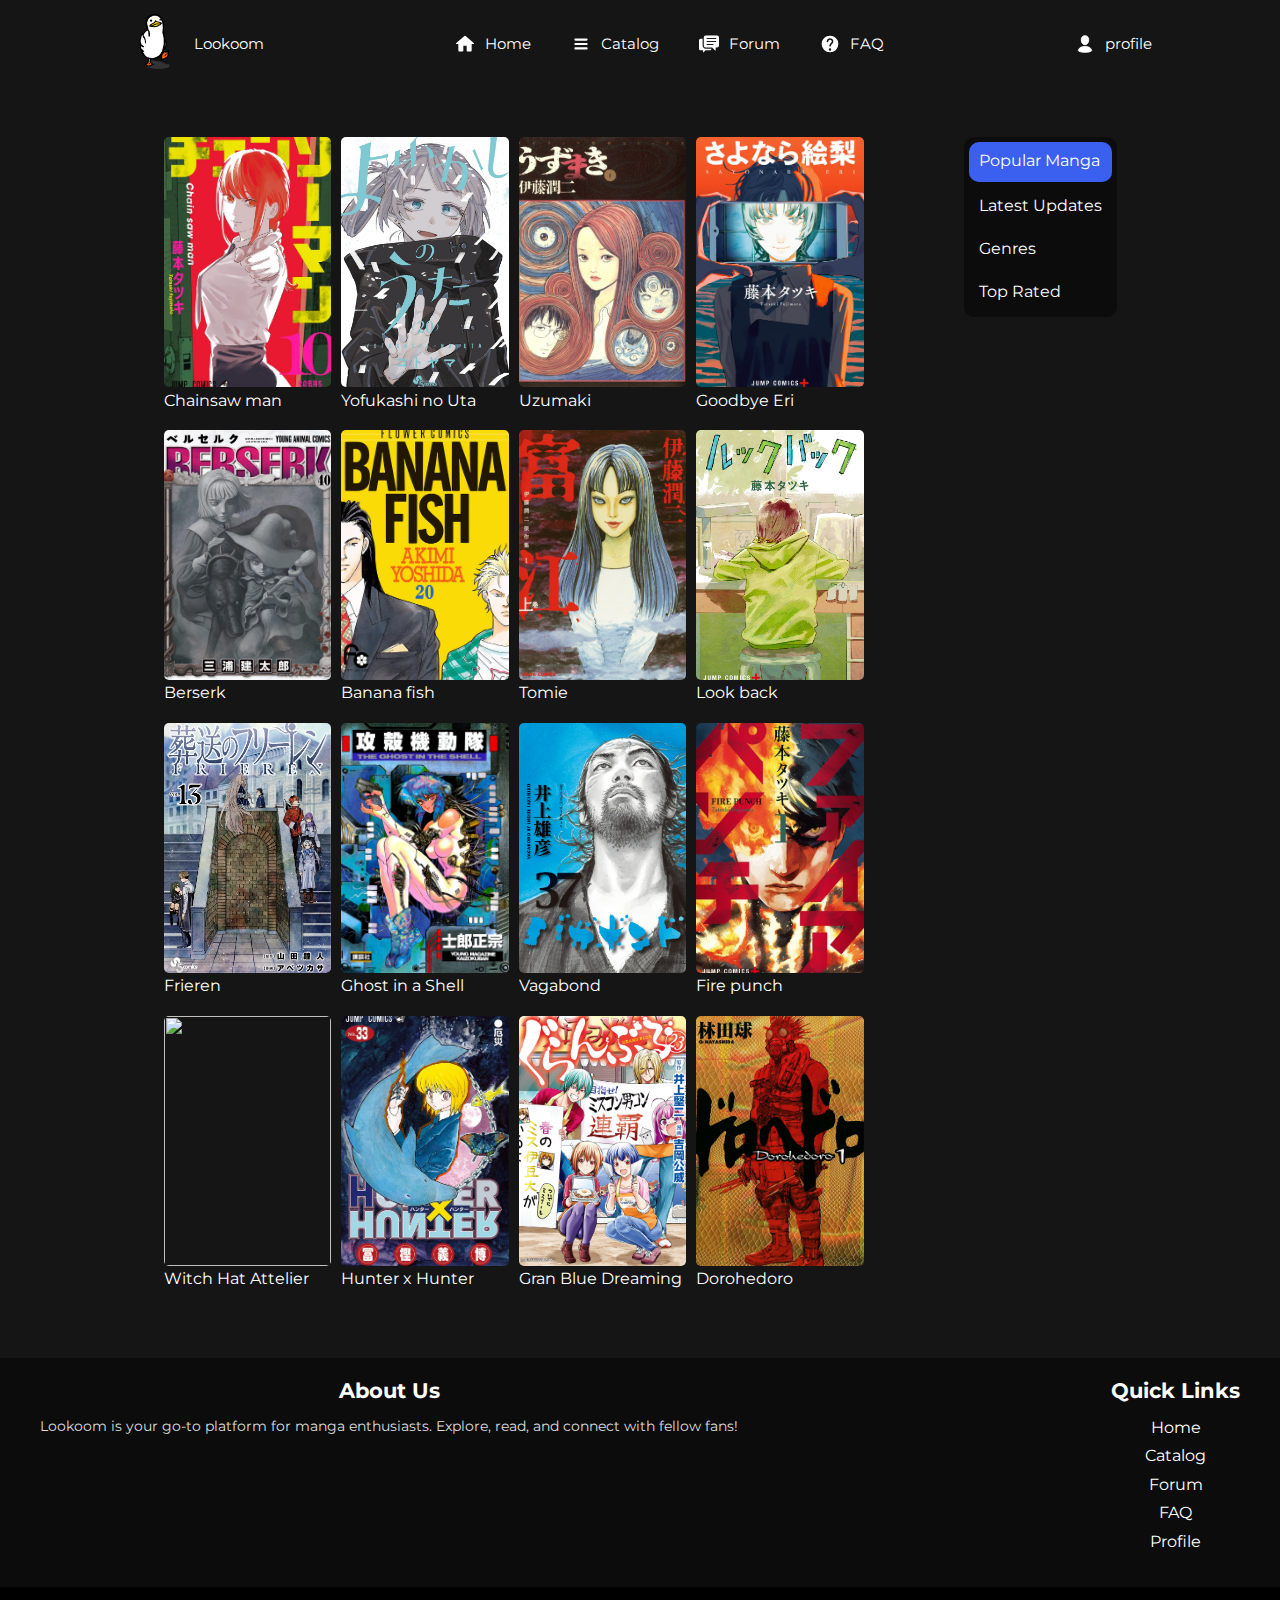
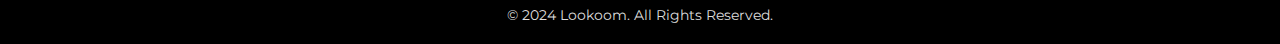
==== catalog.html @ 99c10b9c "1000-7" ====
<!DOCTYPE html>
<html lang="en">
<head>
    <meta charset="UTF-8">
    <meta name="viewport" content="width=device-width, initial-scale=1.0">
    <link rel="stylesheet" href="styles/style.css">
    <link rel="stylesheet" href="styles/catalog-style.css">
    <link rel="stylesheet" href="styles/normalize.css">
    <link rel="stylesheet" href="styles/footer.css">
    <title>home</title>
</head>
<body>
    <header>
        <nav class="nav">
            <div>
                <a class="nav__item" href="https://mangalib.me/manga-list?types[]=1"><img class="nav__logo" src="media/navbar/goose.gif" alt="logo"><p>Lookoom</p></a>
            </div>        
            <ul class="nav__ul">
                <li><a class="nav__item" href="index.html"><img class="nav__svg" src="media/navbar/home.svg" alt="home icon"><p>Home</p></a></li>
                <li><a class="nav__item" href="catalog.html"><img class="nav__svg" src="media/navbar/catalog.svg" alt="catalog icon"><p>Сatalog</p></a></li>
                <li><a class="nav__item" href="forum.html"><img class="nav__svg" src="media/navbar/forum.svg" alt="forum icon"><p>Forum</p></a></li>
                <li><a class="nav__item" href=""><img class="nav__svg" src="media/navbar/faq.svg" alt="faq icon"><p>FAQ</p></a></li>   
            </ul>
            <div>
                <a class="nav__item" href="user-profile.html"><img class="nav__svg" src="media/navbar/profile.svg" alt="profile icon"><p>profile</p></a>
            </div>
        </nav>
    </header>

<div class="main">
    <div class="cover-grid">
        <div>
            <div class="cover">
                <img src="media/covers/chainsaw-man.jpg">
                <p>Chainsaw man</p>
            </div>
            <div class="cover">
                <img src="media/covers/berserk.jpg">
                <p>Berserk</p>
            </div>
            <div class="cover">
                <img src="media/covers/frieren.jpg">
                <p>Frieren</p>
            </div>
            <div class="cover">
                <img src="media/covers/witchhat.jpg">
                <p>Witch Hat Attelier</p>
            </div>
        </div>

        <div>
            <div class="cover">
                <img src="media/covers/yofukashi.jpg">
                <p>Yofukashi no Uta</p>
            </div>
            <div class="cover">
                <img src="media/covers/banananfish.jpg">
                <p>Banana fish</p>
            </div>
            <div class="cover">
                <img src="media/covers/ghostshell.jpg">
                <p>Ghost in a Shell</p>
            </div>
            <div class="cover">
                <img src="media/covers/hunter.jpg">
                <p>Hunter x Hunter</p>
            </div>
        </div>

        <div>
            <div class="cover">
                <img src="media/covers/uzumaki.jpg">
                <p>Uzumaki</p>
            </div>
            <div class="cover">
                <img src="media/covers/tomie.jpg">
                <p>Tomie</p>
            </div>
            <div class="cover">
                <img src="media/covers/vagabond.jpg">
                <p>Vagabond</p>
            </div>
            <div class="cover">
                <img src="media/covers/granblue.jpg">
                <p>Gran Blue Dreaming</p>
            </div>
        </div>

        <div class="column">
            <div class="cover">
                <img src="media/covers/eri.jpg">
                <p>Goodbye Eri</p>
            </div>
            <div class="cover">
                <img src="media/covers/lookback.jpg">
                <p>Look back</p>
            </div>
            <div class="cover">
                <img src="media/covers/firepunch.jpg">
                <p>Fire punch</p>
            </div>
            <a href="title_page.html" class="cover">
                <img src="media/covers/dorohedoro.jpg">
                <p>Dorohedoro</p>
            </a>
        </div>
    </div>
    <aside class="sidebar">
        <ul>
            <li class="active-tab"><a href="#">Popular Manga</a></li>
            <li><a href="#">Latest Updates</a></li>
            <li><a href="#">Genres</a></li>
            <li><a href="#">Top Rated</a></li>
        </ul>
      </aside>
    </div>


    <footer class="footer">
        <div class="footer-container">
            <div class="footer-about">
                <h3>About Us</h3>
                <p>Lookoom is your go-to platform for manga enthusiasts. Explore, read, and connect with fellow fans!</p>
            </div>
            <div class="footer-links">
                <h3>Quick Links</h3>
                <ul>
                    <li><a href="index.html">Home</a></li>
                    <li><a href="catalog.html">Catalog</a></li>
                    <li><a href="forum.html">Forum</a></li>
                    <li><a href="#">FAQ</a></li>
                    <li><a href="user-profile.html">Profile</a></li>
                </ul>
            </div>
        </div>
        <div class="footer-bottom">
            <p>&copy; 2024 Lookoom. All Rights Reserved.</p>
        </div>
    </footer>
</body>
</html>
---- styles/style.css ----
@import url('https://fonts.googleapis.com/css2?family=Montserrat:ital,wght@0,100..900;1,100..900&family=Roboto:ital,wght@0,100;0,300;0,400;0,500;0,700;0,900;1,100;1,300;1,400;1,500;1,700;1,900&display=swap');

body{
    font-family: "Montserrat", sans-serif;
    background-color: #151515;
    color: white;
    }
    
header{
    width: 100%;
    height: auto;
    display: flex;
    justify-content: center;
    align-items: center;
    font-size: 15px;
}

a {
    text-decoration: none; 
    color: white;
  }

.nav{
    width: 80%;
    height: auto;
    justify-content: center;
    align-items: center;
    display: flex;
    justify-content: space-between;
=
}

.nav__logo{
    height: 70px;
    width: auto;
}
.nav__ul{
    height: auto;
    list-style: none;
    display: flex;
    flex-direction: row;
    padding: 0;
    margin: 20px;
    align-items: center;
    gap: 40px;
}
.nav__item{
    width: auto;
    display: flex;
    flex-direction: row;
    align-items: center;
    padding: 0; 
    gap: 10px;
    color: white;
    text-decoration: none;
}

.nav__svg{
    width: 20px;
    height: auto;
}

.text{
    position: absolute;
}


.active-tab {
background-color: #3b5fef;
border-bottom: 1px solid #3b5fef;
}
  
.active-tab:hover {
background-color: #3b5fef;
border-bottom: 1px solid #3b5fef;
}

.active-tab a {
color: white;
}


.sidebar {
    height: 100%; 
    background-color: #0c0c0c;
    border-radius: 10px; 
}

.sidebar ul {
    list-style-type: none; 
    padding: 0; 
    margin: 0; 
}

.sidebar li {
    padding: 10px;
    margin: 5px;
    border-radius: 10px; 
}

.sidebar li:hover {
    background-color: #3b5fef;
}
---- styles/catalog-style.css ----
@import url('https://fonts.googleapis.com/css2?family=Montserrat:ital,wght@0,100..900;1,100..900&family=Roboto:ital,wght@0,100;0,300;0,400;0,500;0,700;0,900;1,100;1,300;1,400;1,500;1,700;1,900&display=swap');


.main {
  width: 100%;
  display: flex;
  flex-direction: row;
  justify-content: center;
  gap: 100px;
  position: relative;
  top: 50px;
}


.cover-grid {
  width: 700px;
  display: grid;
  grid-template-columns: repeat(4, 1fr); 
  gap: 10px; 
}

.cover {
  color: white;
  transition: transform 0.2s ease-in-out; 
}

.cover img {
  width: 100%;
  height: 250px;
  border-radius: 5px;
  object-fit: cover;
}

.cover p {
  margin: 0;
  margin-bottom: 20px;
}

.cover:hover {
  transform: scale(1.05);
}
---- styles/footer.css ----
.footer {
  margin-top: 100px;
  background-color: #0c0c0c;
  color: white;
  padding-top: 40px 0;
  font-family: "Montserrat", sans-serif;
  text-align: center;
}

.footer-container {
  display: flex;
  flex-wrap: wrap;
  justify-content: space-between;
  max-width: 1200px;
  margin: 0 auto;
  padding: 0 20px;
}

.footer h3 {
  margin-bottom: 15px;
  font-size: 1.3rem;
  color: #ffffff;
}

.footer p {
  margin-bottom: 15px;
  font-size: 0.9rem;
  color: #dddddd;
}

.footer-links ul, .footer-social ul {
  list-style-type: none;
  padding: 0;
}

.footer-links ul li, .footer-social ul li {
  margin-bottom: 10px;
}

.footer-links ul li a {
  color: #ffffff;
  text-decoration: none;
  font-size: 1rem;
}

.footer-links ul li a:hover {
  color: #c4c4c4;
}


.footer-bottom {
  background-color: #000000;
  padding: 20px 0;
  margin-top: 20px;
}

.footer-bottom p {
  margin: 0;
  font-size: 0.
}
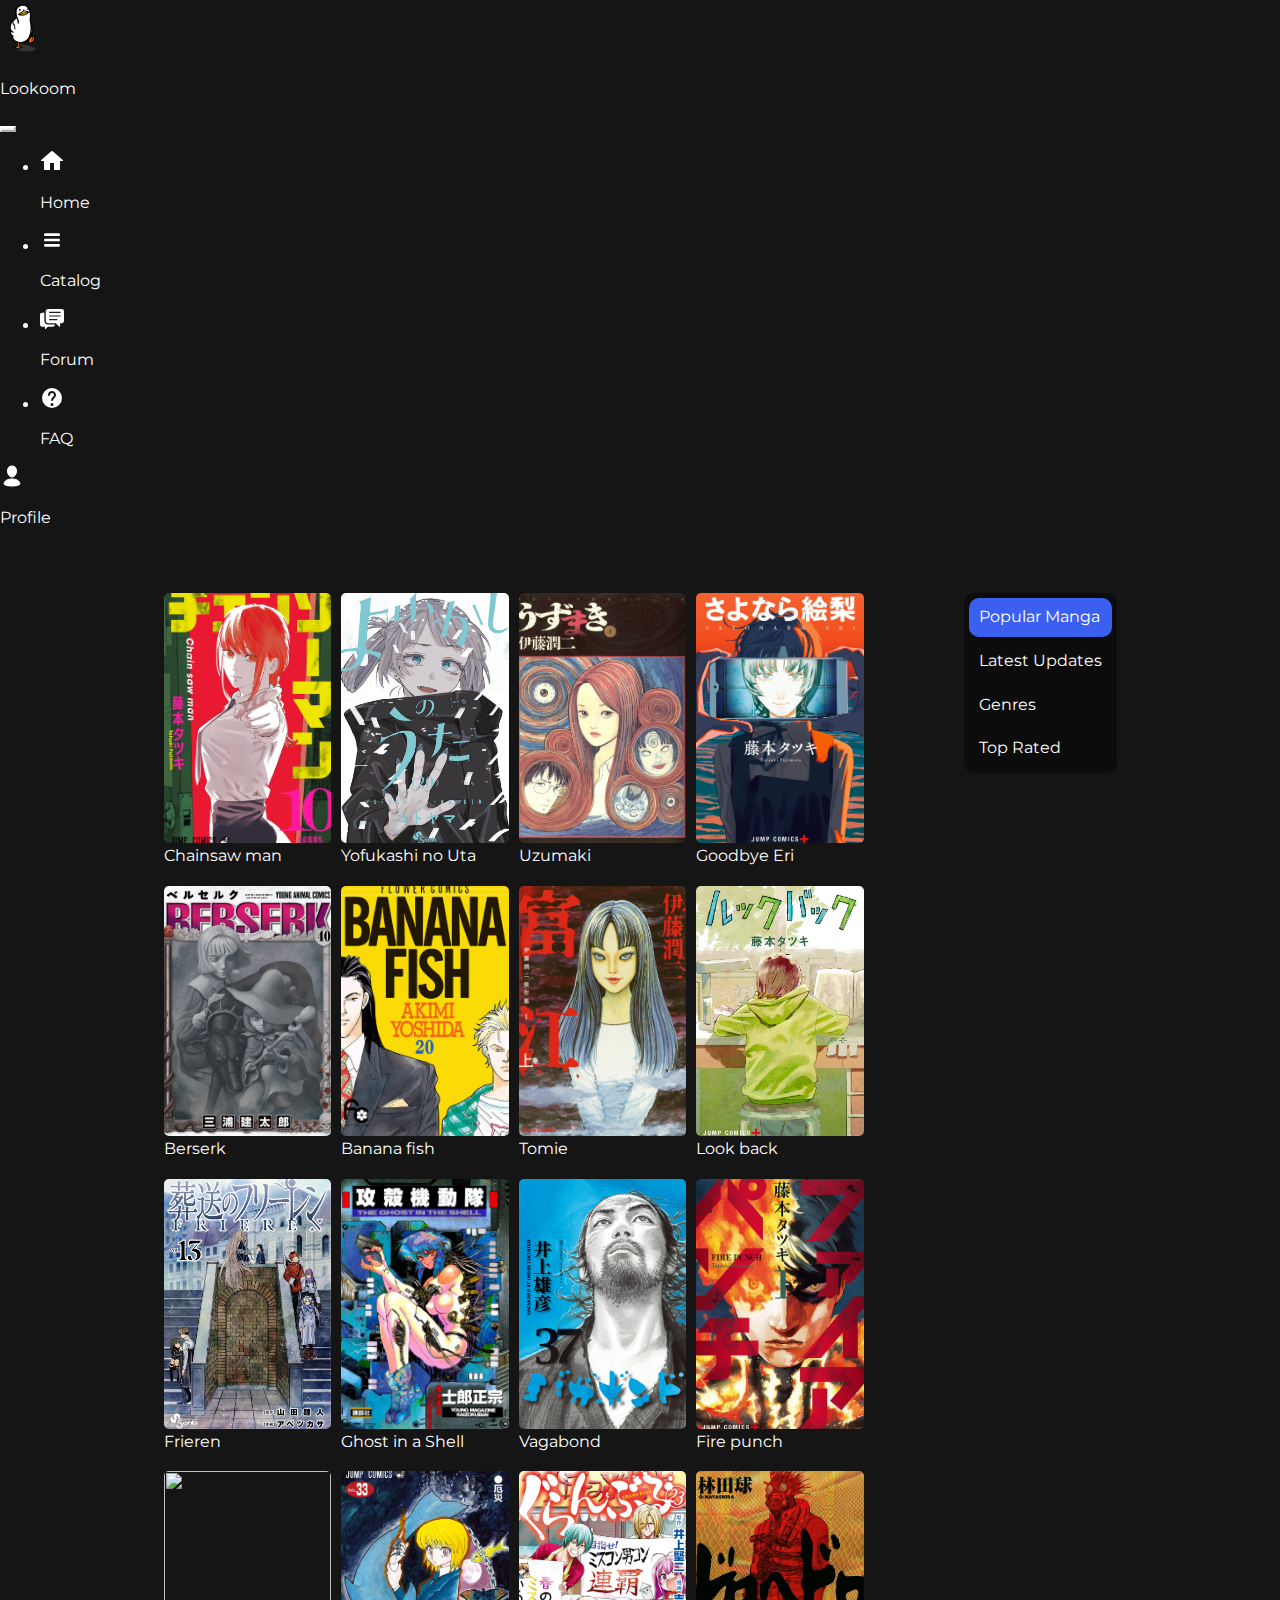
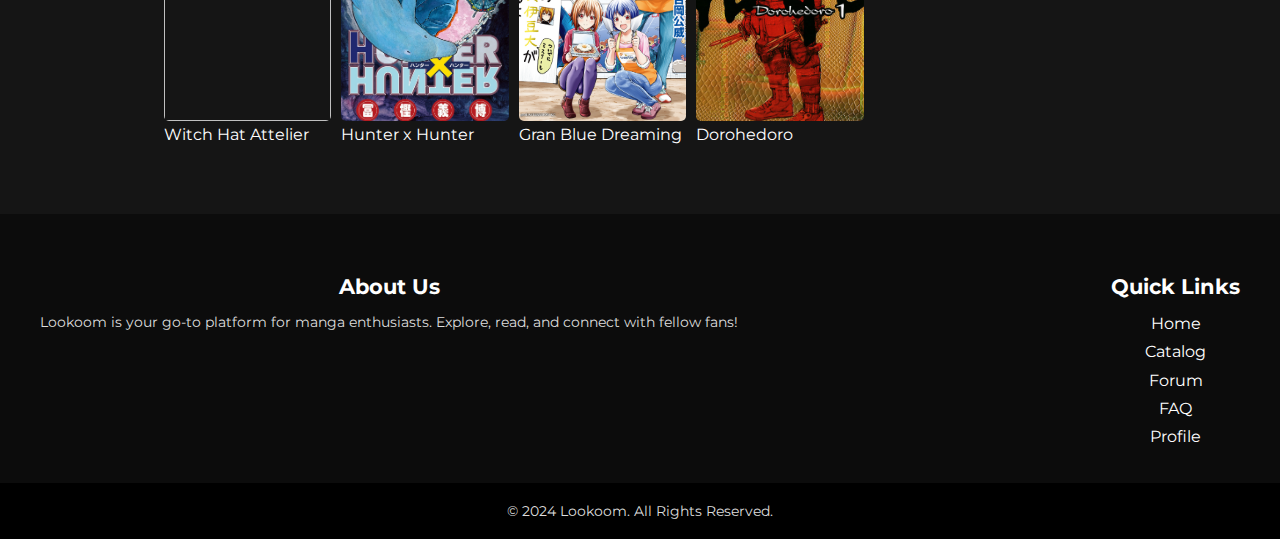
==== commit 1c7687f8: "fr" ====
--- a/catalog.html
+++ b/catalog.html
@@ -11,7 +11,59 @@
 </head>
 <body>
     <header>
-        <nav class="nav">
+        <nav class="navbar navbar-expand-lg">
+            <div class="container-fluid">
+              <a class="navbar-brand d-flex align-items-center" href="index.html">
+                <img src="media/navbar/goose.gif" alt="logo" style="height: 60px;">
+                <p class="ms-2 mb-0">Lookoom</p>
+              </a>
+          
+              <button class="navbar-toggler" type="button" data-bs-toggle="collapse" data-bs-target="#navbarNav" aria-controls="navbarNav" aria-expanded="false" aria-label="Toggle navigation">
+                <span class="navbar-toggler-icon"></span>
+              </button>
+          
+              <div class="collapse navbar-collapse" id="navbarNav">
+                <ul class="navbar-nav mx-auto mb-2 mb-lg-0">
+                  <li class="nav-item">
+                    <a class="nav-link m-1 p-2 d-flex align-items-center" href="index.html">
+                      <img src="media/navbar/home.svg" alt="home icon" style="height: 24px;">
+                      <p class="ms-2 mb-0">Home</p>
+                    </a>
+                  </li>
+                  <li class="nav-item">
+                    <a class="nav-link m-1 p-2 d-flex align-items-center" href="catalog.html">
+                      <img src="media/navbar/catalog.svg" alt="catalog icon" style="height: 24px;">
+                      <p class="ms-2 mb-0">Catalog</p>
+                    </a>
+                  </li>
+                  <li class="nav-item">
+                    <a class="nav-link m-1 p-2 d-flex align-items-center" href="forum.html">
+                      <img src="media/navbar/forum.svg" alt="forum icon" style="height: 24px;">
+                      <p class="ms-2 mb-0">Forum</p>
+                    </a>
+                  </li>
+                  <li class="nav-item">
+                    <a class="nav-link m-1 p-2 d-flex align-items-center" href="">
+                      <img src="media/navbar/faq.svg" alt="faq icon" style="height: 24px;">
+                      <p class="ms-2 mb-0">FAQ</p>
+                    </a>
+                  </li>
+                </ul>
+
+                <!-- <form class="d-flex" role="search">
+                    <input class="form-control me-2" type="search" placeholder="Search" aria-label="Search">
+                    <button class="btn btn-outline-success" type="submit">Search</button>
+                </form> -->
+
+                <!-- Profile icon -->
+                <a class="nav-link m-1 p-2 d-flex align-items-center" href="user-profile.html">
+                  <img src="media/navbar/profile.svg" alt="profile icon" style="height: 24px;">
+                  <p class="ms-2 mb-0">Profile</p>
+                </a>
+              </div>
+            </div>
+          </nav>
+        <!-- <nav class="nav">
             <div>
                 <a class="nav__item" href="https://mangalib.me/manga-list?types[]=1"><img class="nav__logo" src="media/navbar/goose.gif" alt="logo"><p>Lookoom</p></a>
             </div>        
@@ -24,7 +76,7 @@
             <div>
                 <a class="nav__item" href="user-profile.html"><img class="nav__svg" src="media/navbar/profile.svg" alt="profile icon"><p>profile</p></a>
             </div>
-        </nav>
+        </nav> -->
     </header>
 
 <div class="main">
--- a/styles/style.css
+++ b/styles/style.css
@@ -6,28 +6,97 @@
     color: white;
     }
     
-header{
+/* header{
     width: 100%;
     height: auto;
     display: flex;
     justify-content: center;
     align-items: center;
     font-size: 15px;
-}
+} */
 
 a {
     text-decoration: none; 
     color: white;
   }
 
-.nav{
+.nav-link {
+    color: white;
+}
+
+.navbar-brand {
+    color: white;
+}
+
+.navbar-brand:hover {
+    color: white;
+}
+
+
+.navbar {
+    align-items: center;
+}
+
+.nav-link {
+    border-radius: 10px;
+    /* margin: 5px;
+    padding: 8px; */
+}
+
+.nav-link:focus, .nav-link:hover {
+    color: white;
+    background-color: #3b5fef;
+}
+
+.navbar-toggler {
+    border-color: white;
+}
+  
+.navbar-toggler-icon {
+    background-image: url("data:image/svg+xml,%3Csvg xmlns='http://www.w3.org/2000/svg' viewBox='0 0 30 30'%3E%3Cpath stroke='rgba%28255, 255, 255, 1%29' stroke-width='2' stroke-linecap='round' stroke-miterlimit='10' d='M4 7h22M4 15h22M4 23h22'/%3E%3C/svg%3E");
+}
+
+
+.form-control {
+    background-color: #151515;
+    color: rgb(201, 201, 201);
+    border-radius: 30px;
+}
+
+.form-control:focus {
+    background-color: #151515;
+    color: rgb(201, 201, 201);
+    border-color: #3b5fef; 
+}
+
+.form-control::placeholder {
+    opacity: 1;
+    color: rgb(123, 123, 123);
+}
+
+
+.btn {
+    border-color: #3b5fef;
+    color: #3b5fef;
+    border-radius: 30px;
+}
+
+.btn:hover {
+    color: white;
+    background-color: #3b5fef;
+}
+
+#navbarNav {
+    align-items: center;
+}
+
+/* .nav{
     width: 80%;
     height: auto;
     justify-content: center;
     align-items: center;
     display: flex;
     justify-content: space-between;
-=
 }
 
 .nav__logo{
@@ -58,7 +127,7 @@
 .nav__svg{
     width: 20px;
     height: auto;
-}
+} */
 
 .text{
     position: absolute;
--- a/styles/footer.css
+++ b/styles/footer.css
@@ -2,7 +2,7 @@
   margin-top: 100px;
   background-color: #0c0c0c;
   color: white;
-  padding-top: 40px 0;
+  padding-top: 40px;
   font-family: "Montserrat", sans-serif;
   text-align: center;
 }
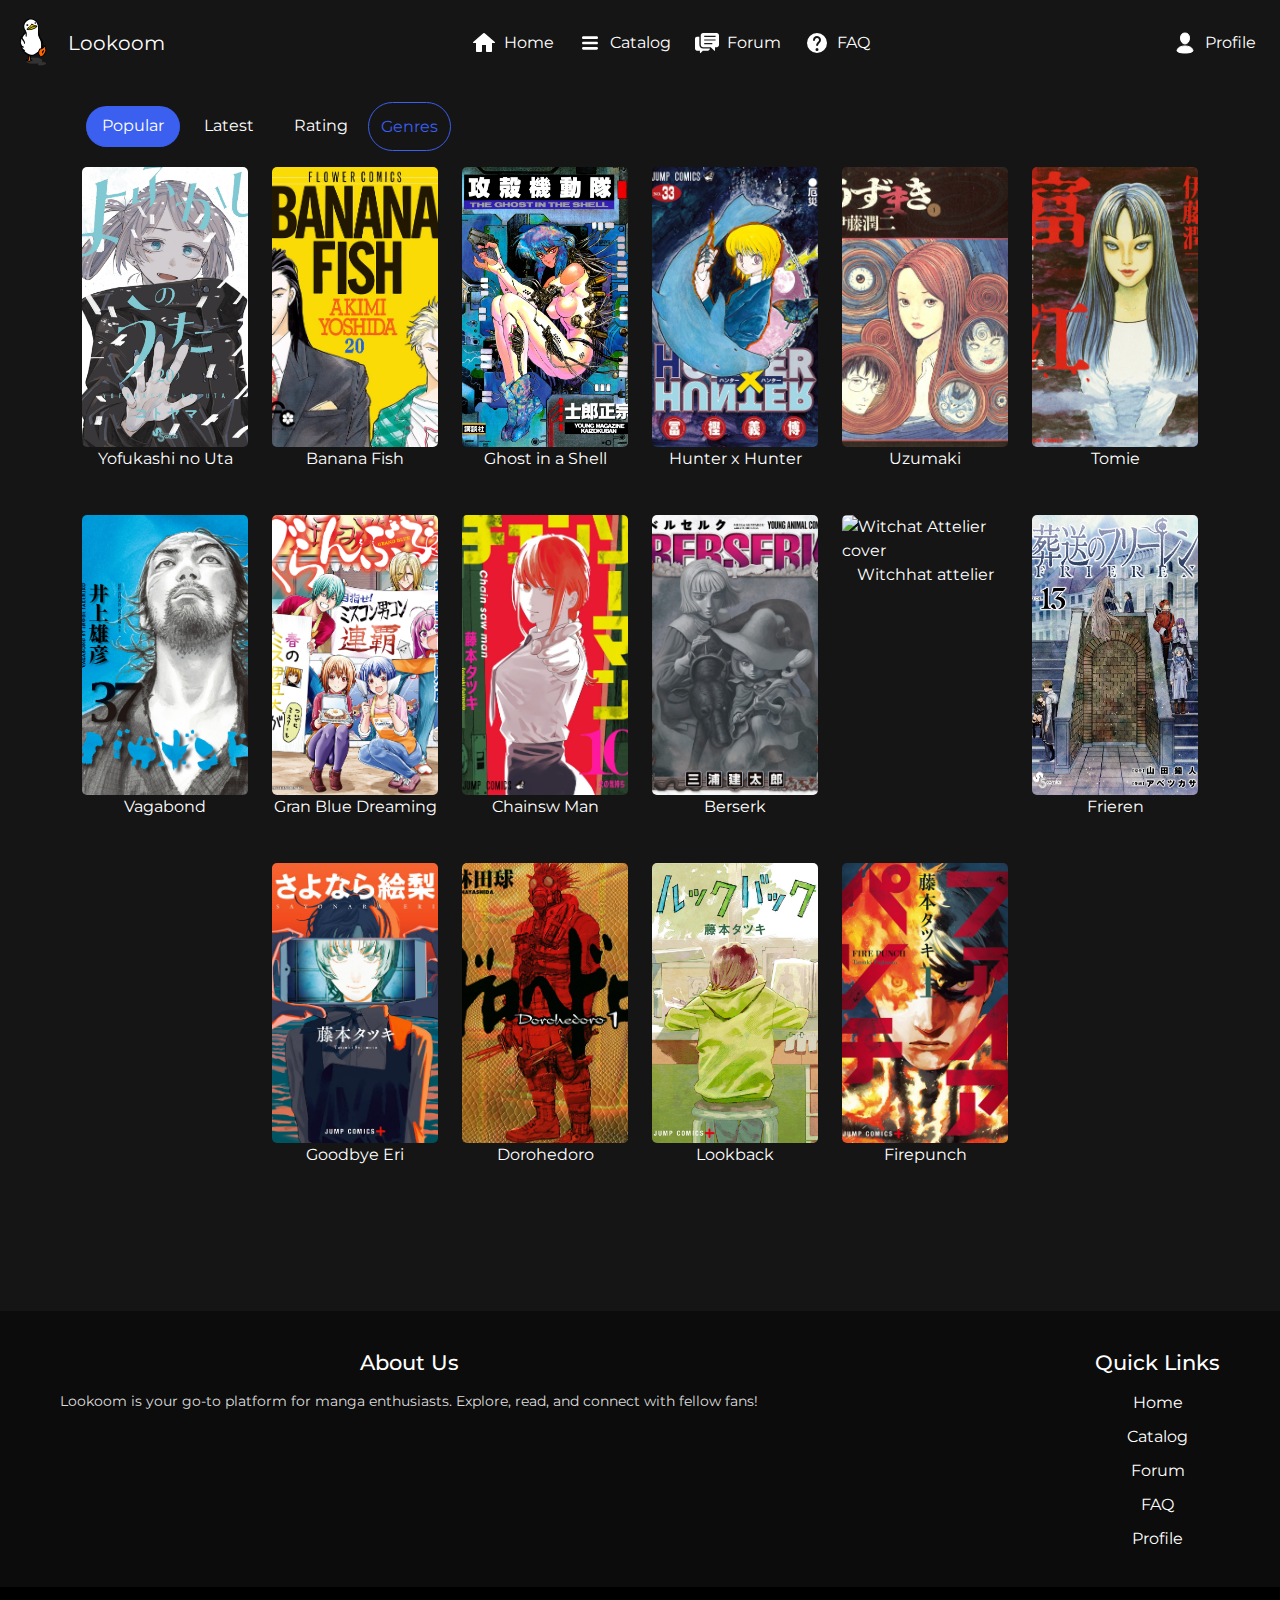
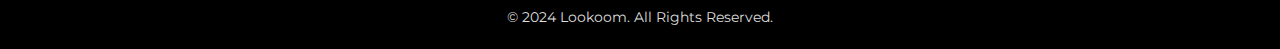
==== commit ac015e28: "fr fr" ====
--- a/catalog.html
+++ b/catalog.html
@@ -2,7 +2,8 @@
 <html lang="en">
 <head>
     <meta charset="UTF-8">
-    <meta name="viewport" content="width=device-width, initial-scale=1.0">
+    <meta name="viewport" content="width=device-width, initial-scale=1">
+    <link href="https://cdn.jsdelivr.net/npm/bootstrap@5.3.3/dist/css/bootstrap.min.css" rel="stylesheet">    
     <link rel="stylesheet" href="styles/style.css">
     <link rel="stylesheet" href="styles/catalog-style.css">
     <link rel="stylesheet" href="styles/normalize.css">
@@ -79,93 +80,120 @@
         </nav> -->
     </header>
 
-<div class="main">
-    <div class="cover-grid">
-        <div>
-            <div class="cover">
-                <img src="media/covers/chainsaw-man.jpg">
-                <p>Chainsaw man</p>
-            </div>
-            <div class="cover">
-                <img src="media/covers/berserk.jpg">
-                <p>Berserk</p>
-            </div>
-            <div class="cover">
-                <img src="media/covers/frieren.jpg">
-                <p>Frieren</p>
-            </div>
-            <div class="cover">
-                <img src="media/covers/witchhat.jpg">
-                <p>Witch Hat Attelier</p>
-            </div>
-        </div>
-
-        <div>
-            <div class="cover">
-                <img src="media/covers/yofukashi.jpg">
-                <p>Yofukashi no Uta</p>
-            </div>
-            <div class="cover">
-                <img src="media/covers/banananfish.jpg">
-                <p>Banana fish</p>
-            </div>
-            <div class="cover">
-                <img src="media/covers/ghostshell.jpg">
-                <p>Ghost in a Shell</p>
-            </div>
-            <div class="cover">
-                <img src="media/covers/hunter.jpg">
-                <p>Hunter x Hunter</p>
-            </div>
-        </div>
-
-        <div>
-            <div class="cover">
-                <img src="media/covers/uzumaki.jpg">
-                <p>Uzumaki</p>
-            </div>
-            <div class="cover">
-                <img src="media/covers/tomie.jpg">
-                <p>Tomie</p>
-            </div>
-            <div class="cover">
-                <img src="media/covers/vagabond.jpg">
-                <p>Vagabond</p>
-            </div>
-            <div class="cover">
-                <img src="media/covers/granblue.jpg">
-                <p>Gran Blue Dreaming</p>
-            </div>
-        </div>
-
-        <div class="column">
-            <div class="cover">
-                <img src="media/covers/eri.jpg">
-                <p>Goodbye Eri</p>
-            </div>
-            <div class="cover">
-                <img src="media/covers/lookback.jpg">
-                <p>Look back</p>
-            </div>
-            <div class="cover">
-                <img src="media/covers/firepunch.jpg">
-                <p>Fire punch</p>
-            </div>
-            <a href="title_page.html" class="cover">
-                <img src="media/covers/dorohedoro.jpg">
-                <p>Dorohedoro</p>
-            </a>
-        </div>
-    </div>
-    <aside class="sidebar">
-        <ul>
-            <li class="active-tab"><a href="#">Popular Manga</a></li>
-            <li><a href="#">Latest Updates</a></li>
-            <li><a href="#">Genres</a></li>
-            <li><a href="#">Top Rated</a></li>
-        </ul>
-      </aside>
-    </div>
+    <main class="container">
+        <div class="row my-3">
+            <div class="col-12">
+                <nav class="nav">
+                    <a class="nav-link active-tab m-1" href="#">Popular</a>
+                    <a class="nav-link m-1" href="#">Latest</a>
+                    <a class="nav-link m-1" href="#">Rating</a>
+                    <button class="btn btn-outline-success justify-content-right" type="submit">Genres</button>
+                </nav>
+            </div>
+        </div>
+
+        <div class="list mt-3"></div>
+            <div class="row justify-content-center">
+              <div class="col-6 col-sm-4 col-md-3 col-lg-2 mb-4"> <!-- 2 on small, 4 on medium, 8 on large -->
+                <div class="cover">
+                  <img src="media/covers/yofukashi.jpg" class="img-fluid" alt="Yofukashi no Uta cover">
+                  <p class="text-center">Yofukashi no Uta</p>
+                </div>
+              </div>
+              <div class="col-6 col-sm-4 col-md-3 col-lg-2 mb-4">
+                <div class="cover">
+                  <img src="media/covers/banananfish.jpg" class="img-fluid" alt="Banana Fish cover">
+                  <p class="text-center">Banana Fish</p>
+                </div>
+              </div>
+              <div class="col-6 col-sm-4 col-md-3 col-lg-2 mb-4">
+                <div class="cover">
+                  <img src="media/covers/ghostshell.jpg" class="img-fluid" alt="Ghost in a Shell cover">
+                  <p class="text-center">Ghost in a Shell</p>
+                </div>
+              </div>
+              <div class="col-6 col-sm-4 col-md-3 col-lg-2 mb-4">
+                <div class="cover">
+                  <img src="media/covers/hunter.jpg" class="img-fluid" alt="Hunter x Hunter cover">
+                  <p class="text-center">Hunter x Hunter</p>
+                </div>
+              </div>
+              <div class="col-6 col-sm-4 col-md-3 col-lg-2 mb-4">
+                <div class="cover">
+                  <img src="media/covers/uzumaki.jpg" class="img-fluid" alt="Uzumaki cover">
+                  <p class="text-center">Uzumaki</p>
+                </div>
+              </div>
+              <div class="col-6 col-sm-4 col-md-3 col-lg-2 mb-4">
+                <div class="cover">
+                  <img src="media/covers/tomie.jpg" class="img-fluid" alt="Tomie cover">
+                  <p class="text-center">Tomie</p>
+                </div>
+              </div>
+              <div class="col-6 col-sm-4 col-md-3 col-lg-2 mb-4">
+                <div class="cover">
+                  <img src="media/covers/vagabond.jpg" class="img-fluid" alt="Vagabond cover">
+                  <p class="text-center">Vagabond</p>
+                </div>
+              </div>
+              <div class="col-6 col-sm-4 col-md-3 col-lg-2 mb-4">
+                <div class="cover">
+                  <img src="media/covers/granblue.jpg" class="img-fluid" alt="Gran Blue Dreaming cover">
+                  <p class="text-center">Gran Blue Dreaming</p>
+                </div>
+              </div>
+              <div class="col-6 col-sm-4 col-md-3 col-lg-2 mb-4">
+                <div class="cover">
+                  <img src="media/covers/chainsaw-man.jpg" class="img-fluid" alt="Chainsw Man cover">
+                  <p class="text-center">Chainsw Man</p>
+                </div>
+              </div>
+              <div class="col-6 col-sm-4 col-md-3 col-lg-2 mb-4">
+                <div class="cover">
+                  <img src="media/covers/berserk.jpg" class="img-fluid" alt="Berserk cover">
+                  <p class="text-center">Berserk</p>
+                </div>
+              </div>
+              <div class="col-6 col-sm-4 col-md-3 col-lg-2 mb-4">
+                <div class="cover">
+                  <img src="media/covers/witchhat.jpg" class="img-fluid" alt="Witchat Attelier cover">
+                  <p class="text-center">Witchhat attelier</p>
+                </div>
+              </div>
+              <div class="col-6 col-sm-4 col-md-3 col-lg-2 mb-4">
+                <div class="cover">
+                  <img src="media/covers/frieren.jpg" class="img-fluid" alt="Frieren cover">
+                  <p class="text-center">Frieren</p>
+                </div>
+              </div>
+              <div class="col-6 col-sm-4 col-md-3 col-lg-2 mb-4">
+                <div class="cover">
+                  <img src="media/covers/eri.jpg" class="img-fluid" alt="Goodbye Eri cover">
+                  <p class="text-center">Goodbye Eri</p>
+                </div>
+              </div>
+              <div class="col-6 col-sm-4 col-md-3 col-lg-2 mb-4">
+                <div class="cover">
+                  <img src="media/covers/dorohedoro.jpg" class="img-fluid" alt="Dorohedoro cover">
+                  <p class="text-center">Dorohedoro</p>
+                </div>
+              </div>
+              <div class="col-6 col-sm-4 col-md-3 col-lg-2 mb-4">
+                <div class="cover">
+                  <img src="media/covers/lookback.jpg" class="img-fluid" alt="Lookback cover">
+                  <p class="text-center">Lookback</p>
+                </div>
+              </div>
+              <div class="col-6 col-sm-4 col-md-3 col-lg-2 mb-4">
+                <div class="cover">
+                  <img src="media/covers/firepunch.jpg" class="img-fluid" alt="Firepunch cover">
+                  <p class="text-center">Firepunch</p>
+                </div>
+              </div>
+            </div>
+          </div>
+        </div>
+    </main>
 
 
     <footer class="footer">
--- a/styles/style.css
+++ b/styles/style.css
@@ -38,7 +38,7 @@
 }
 
 .nav-link {
-    border-radius: 10px;
+    border-radius: 30px;
     /* margin: 5px;
     padding: 8px; */
 }
--- a/styles/catalog-style.css
+++ b/styles/catalog-style.css
@@ -1,6 +1,6 @@
 @import url('https://fonts.googleapis.com/css2?family=Montserrat:ital,wght@0,100..900;1,100..900&family=Roboto:ital,wght@0,100;0,300;0,400;0,500;0,700;0,900;1,100;1,300;1,400;1,500;1,700;1,900&display=swap');
 
-
+/* 
 .main {
   width: 100%;
   display: flex;
@@ -9,15 +9,12 @@
   gap: 100px;
   position: relative;
   top: 50px;
-}
+} */
 
 
-.cover-grid {
-  width: 700px;
-  display: grid;
-  grid-template-columns: repeat(4, 1fr); 
-  gap: 10px; 
-}
+/* .cover-grid {
+  width: 800px;
+} */
 
 .cover {
   color: white;
@@ -26,7 +23,7 @@
 
 .cover img {
   width: 100%;
-  height: 250px;
+  height: 280px;
   border-radius: 5px;
   object-fit: cover;
 }
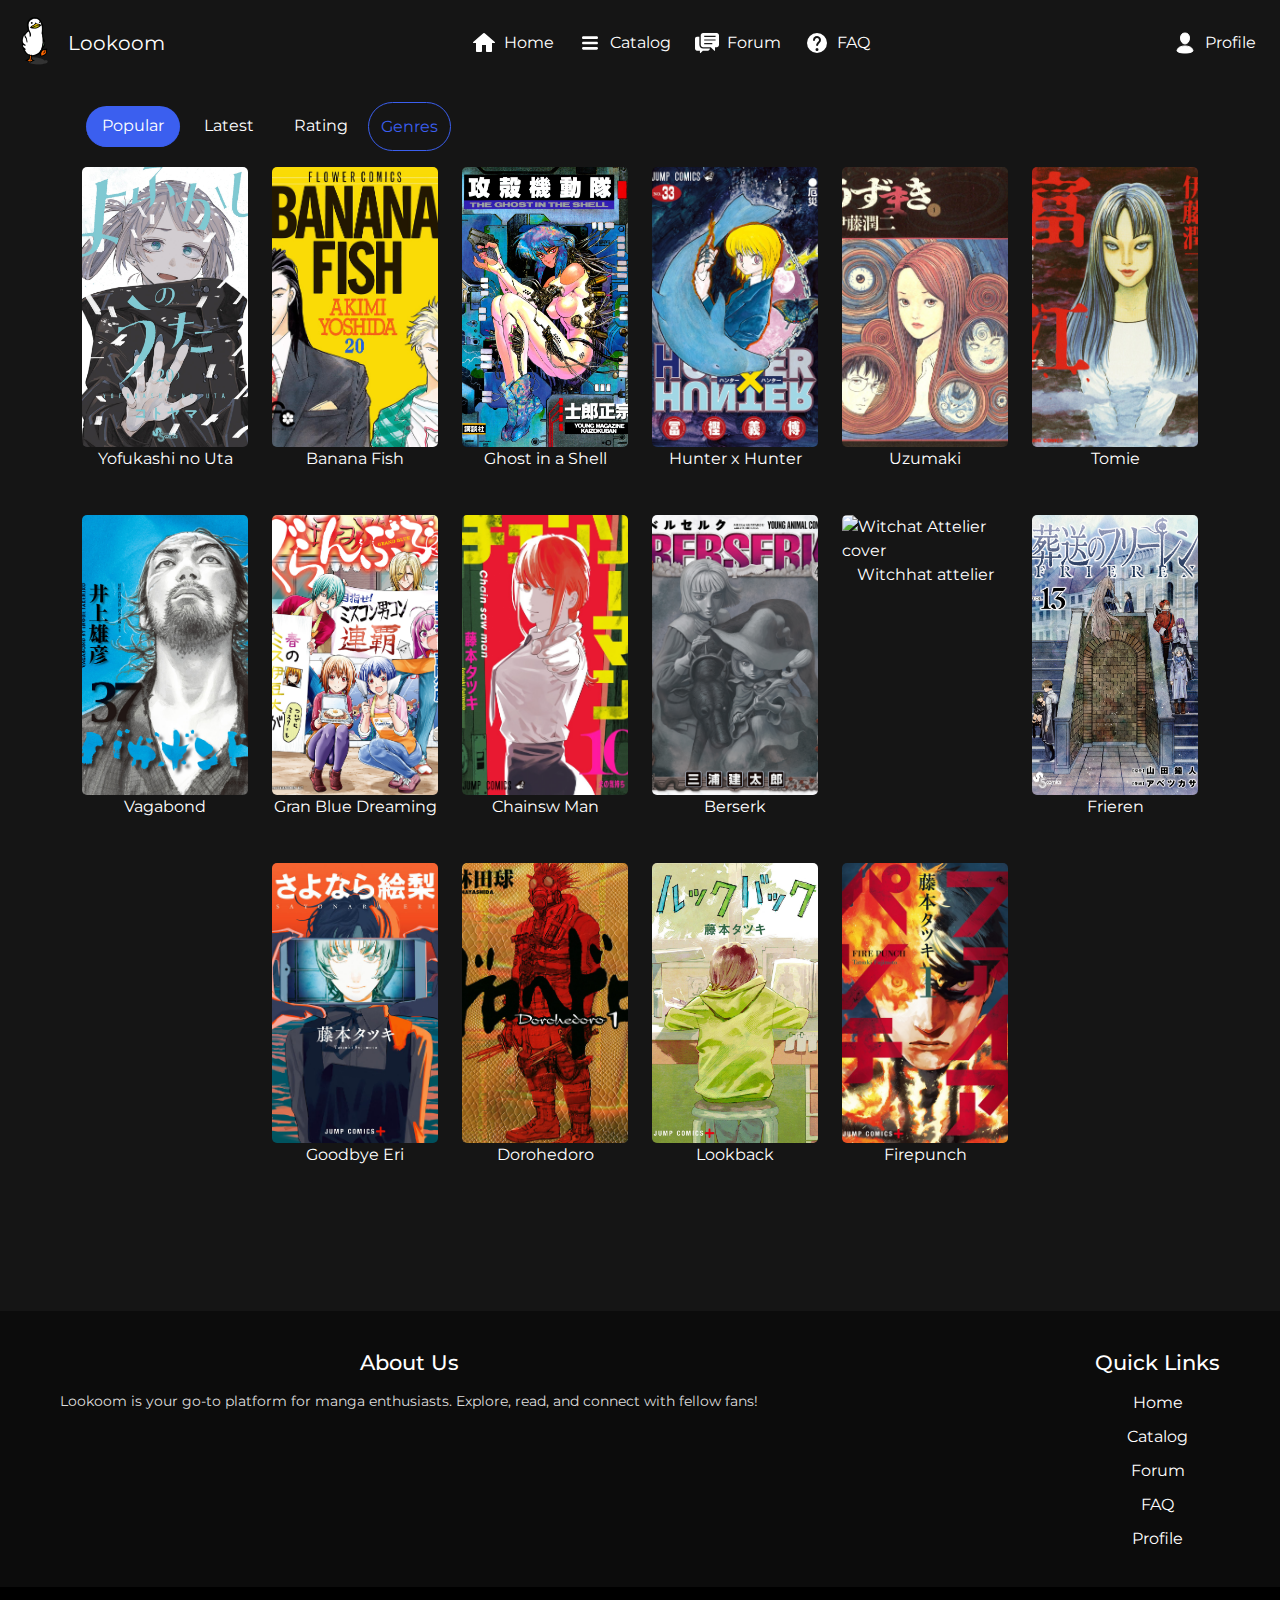
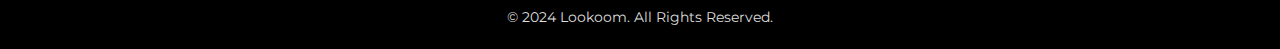
==== commit 24ccb8d9: "welp" ====
--- a/catalog.html
+++ b/catalog.html
@@ -92,7 +92,7 @@
             </div>
         </div>
 
-        <div class="list mt-3"></div>
+        <div class="list mt-3">
             <div class="row justify-content-center">
               <div class="col-6 col-sm-4 col-md-3 col-lg-2 mb-4"> <!-- 2 on small, 4 on medium, 8 on large -->
                 <div class="cover">
--- a/styles/style.css
+++ b/styles/style.css
@@ -170,3 +170,4 @@
 .sidebar li:hover {
     background-color: #3b5fef;
 }
+
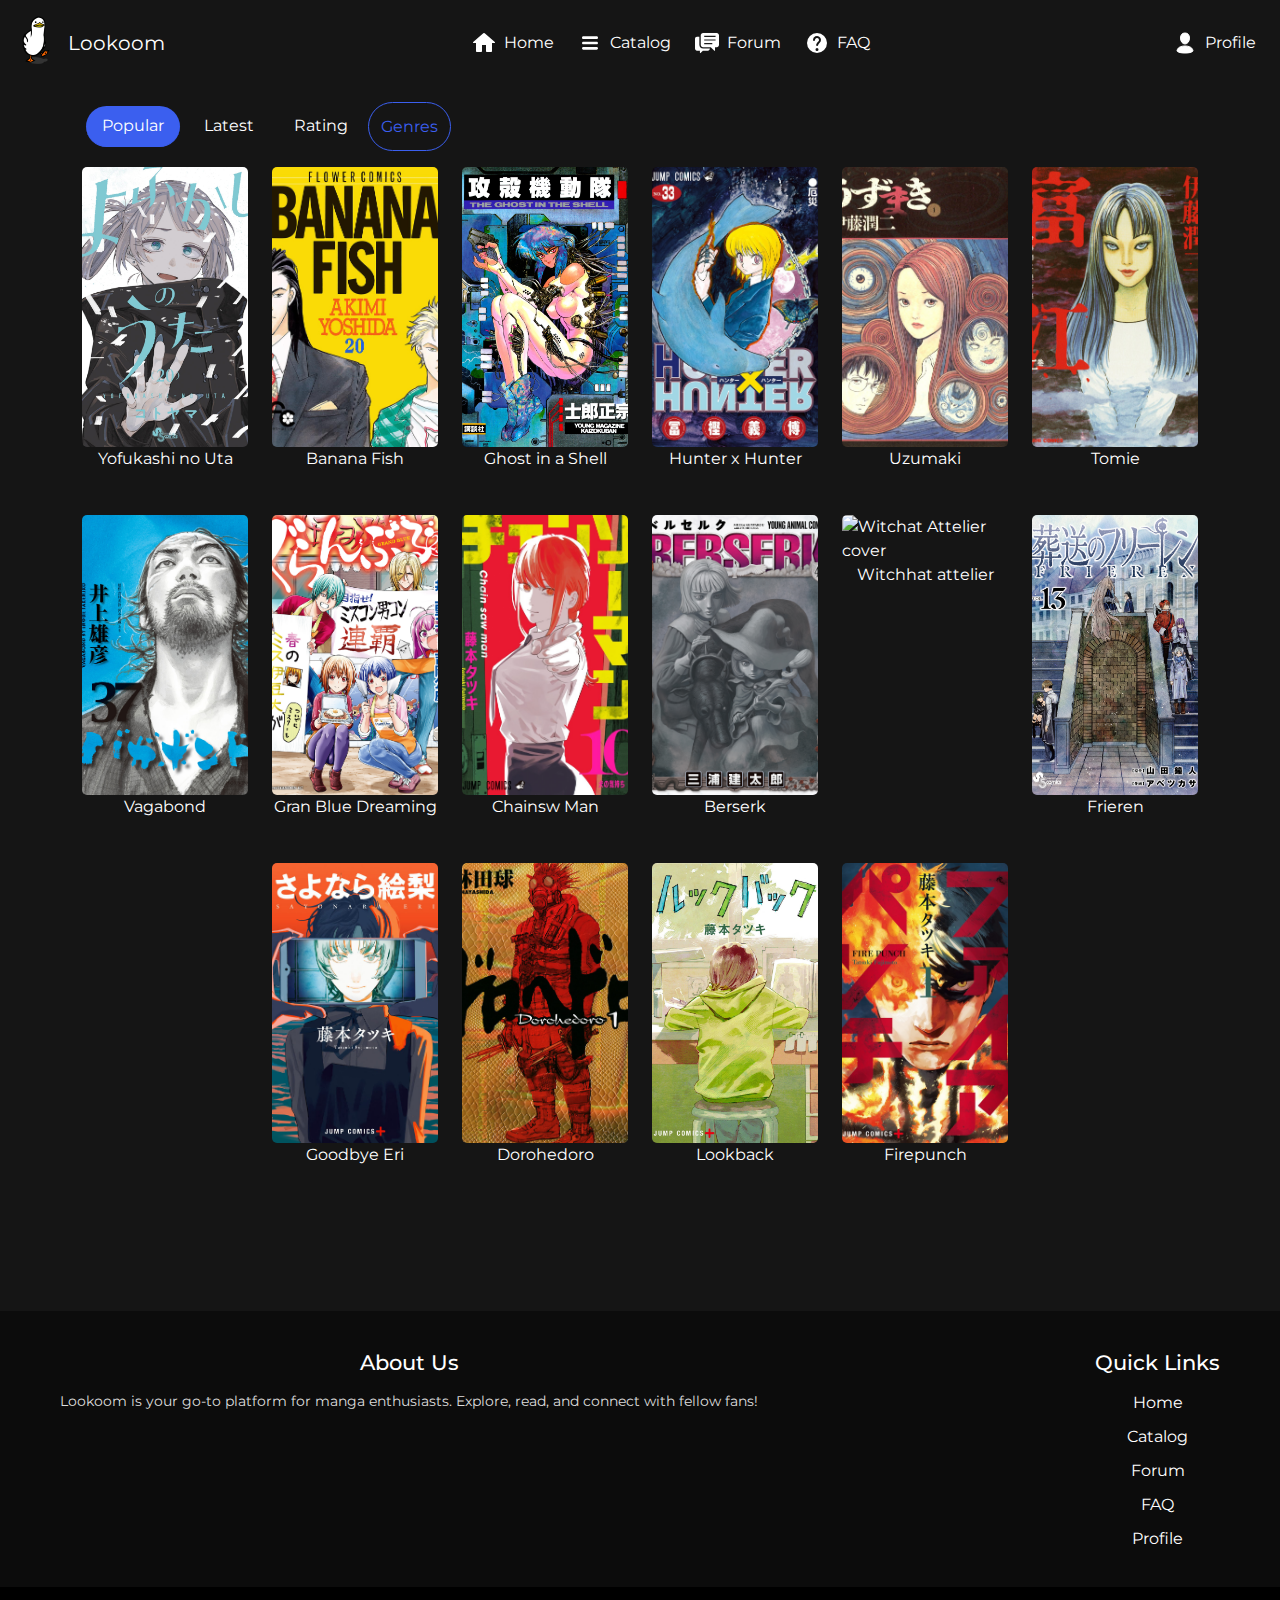
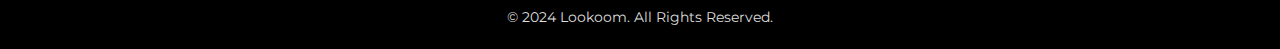
==== commit 46d6f334: "accordion and clock" ====
--- a/catalog.html
+++ b/catalog.html
@@ -94,7 +94,7 @@
 
         <div class="list mt-3">
             <div class="row justify-content-center">
-              <div class="col-6 col-sm-4 col-md-3 col-lg-2 mb-4"> <!-- 2 on small, 4 on medium, 8 on large -->
+              <div class="col-6 col-sm-4 col-md-3 col-lg-2 mb-4">
                 <div class="cover">
                   <img src="media/covers/yofukashi.jpg" class="img-fluid" alt="Yofukashi no Uta cover">
                   <p class="text-center">Yofukashi no Uta</p>
--- a/styles/style.css
+++ b/styles/style.css
@@ -171,3 +171,11 @@
     background-color: #3b5fef;
 }
 
+#dateTime {
+    position: fixed;
+    bottom: 5px;
+    right: 10px;
+    font-family: 'Courier New', Courier, monospace;
+    font-size: 11pt;
+  }
+  
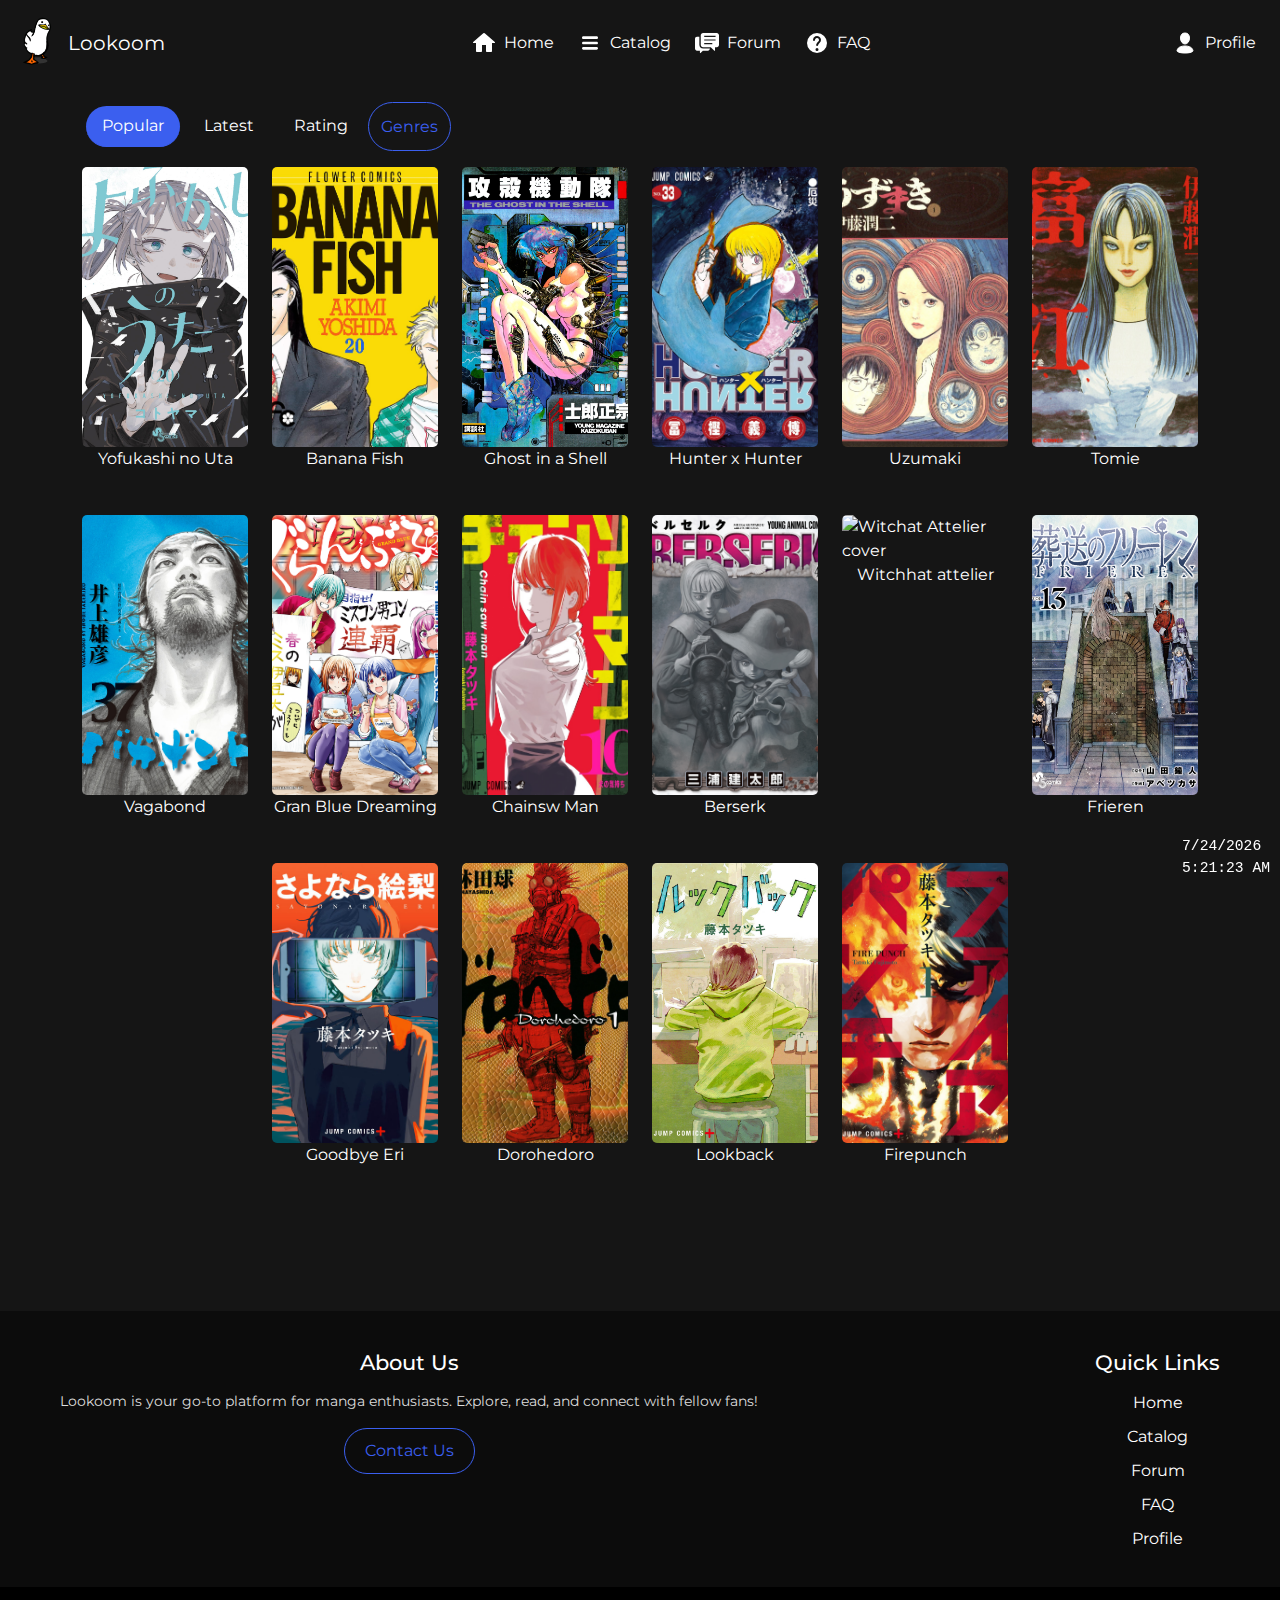
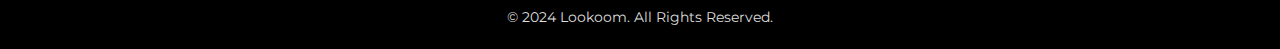
==== commit ec29d070: "popup" ====
--- a/catalog.html
+++ b/catalog.html
@@ -11,6 +11,7 @@
     <title>home</title>
 </head>
 <body>
+    <p id="dateTime"></p>
     <header>
         <nav class="navbar navbar-expand-lg">
             <div class="container-fluid">
@@ -197,25 +198,68 @@
 
 
     <footer class="footer">
-        <div class="footer-container">
-            <div class="footer-about">
-                <h3>About Us</h3>
-                <p>Lookoom is your go-to platform for manga enthusiasts. Explore, read, and connect with fellow fans!</p>
-            </div>
-            <div class="footer-links">
-                <h3>Quick Links</h3>
-                <ul>
-                    <li><a href="index.html">Home</a></li>
-                    <li><a href="catalog.html">Catalog</a></li>
-                    <li><a href="forum.html">Forum</a></li>
-                    <li><a href="#">FAQ</a></li>
-                    <li><a href="user-profile.html">Profile</a></li>
-                </ul>
-            </div>
-        </div>
-        <div class="footer-bottom">
-            <p>&copy; 2024 Lookoom. All Rights Reserved.</p>
-        </div>
-    </footer>
+      <div class="footer-container">
+          <div class="footer-about">
+              <h3>About Us</h3>
+              <p>Lookoom is your go-to platform for manga enthusiasts. Explore, read, and connect with fellow fans!</p>
+              <button type="button" class="btn btn-primary" data-bs-toggle="modal" data-bs-target="#contactModal">
+                Contact Us
+            </button>
+  
+  
+              <div class="modal fade" id="contactModal" tabindex="-1" aria-labelledby="contactModalLabel" aria-hidden="true">
+                <div class="modal-dialog modal-dialog-centered">
+                    <div class="modal-content">
+                        <div class="modal-header">
+                            <h5 class="modal-title" id="contactModalLabel">Contact Us</h5>
+                            <button type="button" class="btn-close" data-bs-dismiss="modal" aria-label="Close"></button>
+                        </div>
+                        <div class="modal-body">
+                            <form id="contactForm">
+                                <div class="mb-3">
+                                    <label for="name" class="form-label">Name</label>
+                                    <input type="text" class="form-control" id="name" name="name" required>
+                                </div>
+                                <div class="mb-3">
+                                    <label for="email" class="form-label">Email</label>
+                                    <input type="email" class="form-control" id="email" name="email" required>
+                                </div>
+                                <div class="mb-3">
+                                    <label for="message" class="form-label">Message</label>
+                                    <textarea class="form-control" id="message" name="message" rows="5" required></textarea>
+                                </div>
+                                <button type="submit" class="btn btn-success">Submit</button>
+                            </form>
+                        </div>
+                    </div>
+                </div>
+            </div>
+  
+  
+  
+  
+          </div>
+          <div class="footer-links">
+              <h3>Quick Links</h3>
+              <ul>
+                  <li><a href="index.html">Home</a></li>
+                  <li><a href="catalog.html">Catalog</a></li>
+                  <li><a href="forum.html">Forum</a></li>
+                  <li><a href="#">FAQ</a></li>
+                  <li><a href="user-profile.html">Profile</a></li>
+              </ul>
+          </div>
+      </div>
+      <div class="footer-bottom">
+          <p>&copy; 2024 Lookoom. All Rights Reserved.</p>
+      </div>
+      
+  </footer>
+  
+  
+  
+  <script src="https://cdn.jsdelivr.net/npm/bootstrap@5.3.3/dist/js/bootstrap.bundle.min.js" integrity="sha384-YvpcrYf0tY3lHB60NNkmXc5s9fDVZLESaAA55NDzOxhy9GkcIdslK1eN7N6jIeHz" crossorigin="anonymous"></script>
+  <script src="scripts/clock.js"></script>
+  <script src="scripts/popup.js"></script>
 </body>
 </html>--- a/styles/style.css
+++ b/styles/style.css
@@ -79,12 +79,23 @@
     border-color: #3b5fef;
     color: #3b5fef;
     border-radius: 30px;
+    background: none;
 }
 
 .btn:hover {
     color: white;
     background-color: #3b5fef;
 }
+
+.btn-outline-success:focus, .btn-outline-success:active {
+    background-color: #3b5fef;
+}
+
+.btn-outline-success:hover {
+    color: white;
+    background-color: #3b5fef;
+}
+
 
 #navbarNav {
     align-items: center;
@@ -179,3 +190,20 @@
     font-size: 11pt;
   }
   
+
+.modal-content {
+    border-radius: 10px;
+    background-color: #0c0c0c;
+    border: 1px solid rgba(59, 95, 239, 0.3);
+    box-shadow: 0px 0px 50px rgba(59, 95, 239, 0.3); /* Adds a soft shadow */
+}
+
+button.btn-primary {
+    padding: 10px 20px;
+}
+
+.btn-close {
+    filter: invert(100%);
+}
+
+
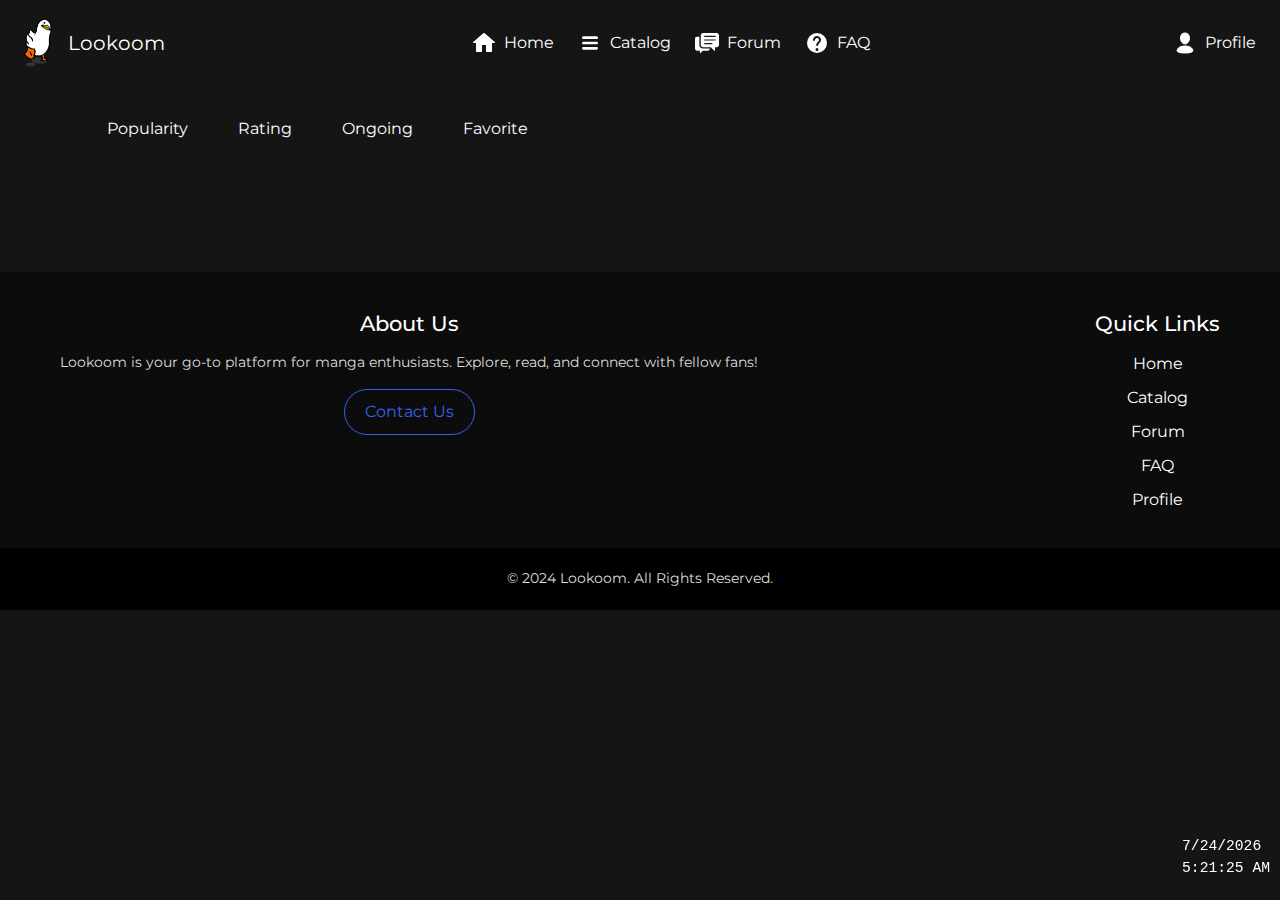
==== commit 818c9eb0: "myanime list api connected" ====
--- a/catalog.html
+++ b/catalog.html
@@ -85,112 +85,16 @@
         <div class="row my-3">
             <div class="col-12">
                 <nav class="nav">
-                    <a class="nav-link active-tab m-1" href="#">Popular</a>
-                    <a class="nav-link m-1" href="#">Latest</a>
-                    <a class="nav-link m-1" href="#">Rating</a>
-                    <button class="btn btn-outline-success justify-content-right" type="submit">Genres</button>
+                    <button class="btn btn-primary tab" id="bypopularity">Popularity</button>
+                    <button class="btn btn-primary tab" id="">Rating</button>
+                    <button class="btn btn-primary tab" id="publishing">Ongoing</button>
+                    <button class="btn btn-primary tab" id="favorite">Favorite</button>
                 </nav>
             </div>
         </div>
 
         <div class="list mt-3">
-            <div class="row justify-content-center">
-              <div class="col-6 col-sm-4 col-md-3 col-lg-2 mb-4">
-                <div class="cover">
-                  <img src="media/covers/yofukashi.jpg" class="img-fluid" alt="Yofukashi no Uta cover">
-                  <p class="text-center">Yofukashi no Uta</p>
-                </div>
-              </div>
-              <div class="col-6 col-sm-4 col-md-3 col-lg-2 mb-4">
-                <div class="cover">
-                  <img src="media/covers/banananfish.jpg" class="img-fluid" alt="Banana Fish cover">
-                  <p class="text-center">Banana Fish</p>
-                </div>
-              </div>
-              <div class="col-6 col-sm-4 col-md-3 col-lg-2 mb-4">
-                <div class="cover">
-                  <img src="media/covers/ghostshell.jpg" class="img-fluid" alt="Ghost in a Shell cover">
-                  <p class="text-center">Ghost in a Shell</p>
-                </div>
-              </div>
-              <div class="col-6 col-sm-4 col-md-3 col-lg-2 mb-4">
-                <div class="cover">
-                  <img src="media/covers/hunter.jpg" class="img-fluid" alt="Hunter x Hunter cover">
-                  <p class="text-center">Hunter x Hunter</p>
-                </div>
-              </div>
-              <div class="col-6 col-sm-4 col-md-3 col-lg-2 mb-4">
-                <div class="cover">
-                  <img src="media/covers/uzumaki.jpg" class="img-fluid" alt="Uzumaki cover">
-                  <p class="text-center">Uzumaki</p>
-                </div>
-              </div>
-              <div class="col-6 col-sm-4 col-md-3 col-lg-2 mb-4">
-                <div class="cover">
-                  <img src="media/covers/tomie.jpg" class="img-fluid" alt="Tomie cover">
-                  <p class="text-center">Tomie</p>
-                </div>
-              </div>
-              <div class="col-6 col-sm-4 col-md-3 col-lg-2 mb-4">
-                <div class="cover">
-                  <img src="media/covers/vagabond.jpg" class="img-fluid" alt="Vagabond cover">
-                  <p class="text-center">Vagabond</p>
-                </div>
-              </div>
-              <div class="col-6 col-sm-4 col-md-3 col-lg-2 mb-4">
-                <div class="cover">
-                  <img src="media/covers/granblue.jpg" class="img-fluid" alt="Gran Blue Dreaming cover">
-                  <p class="text-center">Gran Blue Dreaming</p>
-                </div>
-              </div>
-              <div class="col-6 col-sm-4 col-md-3 col-lg-2 mb-4">
-                <div class="cover">
-                  <img src="media/covers/chainsaw-man.jpg" class="img-fluid" alt="Chainsw Man cover">
-                  <p class="text-center">Chainsw Man</p>
-                </div>
-              </div>
-              <div class="col-6 col-sm-4 col-md-3 col-lg-2 mb-4">
-                <div class="cover">
-                  <img src="media/covers/berserk.jpg" class="img-fluid" alt="Berserk cover">
-                  <p class="text-center">Berserk</p>
-                </div>
-              </div>
-              <div class="col-6 col-sm-4 col-md-3 col-lg-2 mb-4">
-                <div class="cover">
-                  <img src="media/covers/witchhat.jpg" class="img-fluid" alt="Witchat Attelier cover">
-                  <p class="text-center">Witchhat attelier</p>
-                </div>
-              </div>
-              <div class="col-6 col-sm-4 col-md-3 col-lg-2 mb-4">
-                <div class="cover">
-                  <img src="media/covers/frieren.jpg" class="img-fluid" alt="Frieren cover">
-                  <p class="text-center">Frieren</p>
-                </div>
-              </div>
-              <div class="col-6 col-sm-4 col-md-3 col-lg-2 mb-4">
-                <div class="cover">
-                  <img src="media/covers/eri.jpg" class="img-fluid" alt="Goodbye Eri cover">
-                  <p class="text-center">Goodbye Eri</p>
-                </div>
-              </div>
-              <div class="col-6 col-sm-4 col-md-3 col-lg-2 mb-4">
-                <div class="cover">
-                  <img src="media/covers/dorohedoro.jpg" class="img-fluid" alt="Dorohedoro cover">
-                  <p class="text-center">Dorohedoro</p>
-                </div>
-              </div>
-              <div class="col-6 col-sm-4 col-md-3 col-lg-2 mb-4">
-                <div class="cover">
-                  <img src="media/covers/lookback.jpg" class="img-fluid" alt="Lookback cover">
-                  <p class="text-center">Lookback</p>
-                </div>
-              </div>
-              <div class="col-6 col-sm-4 col-md-3 col-lg-2 mb-4">
-                <div class="cover">
-                  <img src="media/covers/firepunch.jpg" class="img-fluid" alt="Firepunch cover">
-                  <p class="text-center">Firepunch</p>
-                </div>
-              </div>
+            <div class="row justify-content-left manga-catalog">
             </div>
           </div>
         </div>
@@ -261,5 +165,6 @@
   <script src="https://cdn.jsdelivr.net/npm/bootstrap@5.3.3/dist/js/bootstrap.bundle.min.js" integrity="sha384-YvpcrYf0tY3lHB60NNkmXc5s9fDVZLESaAA55NDzOxhy9GkcIdslK1eN7N6jIeHz" crossorigin="anonymous"></script>
   <script src="scripts/clock.js"></script>
   <script src="scripts/popup.js"></script>
+  <script src="scripts/data.js"></script>
 </body>
 </html>--- a/styles/style.css
+++ b/styles/style.css
@@ -206,4 +206,53 @@
     filter: invert(100%);
 }
 
-
+.popup{
+    z-index: 10;
+    position: fixed;
+    width: 100%;
+    height: 100%;
+    background-color: rgb(0, 0, 0, 0.8);
+    left: 0%;
+    opacity: 0;
+    visibility: hidden; 
+  }
+  .active{
+    opacity: 1;
+    visibility: visible;
+  }
+  
+  .popup__validator{
+    min-height: 100%;
+    display: flex;
+    align-items: center;
+    justify-content: center;
+    padding: 30px 10px;
+  }
+  .popup__content{
+    position: relative;
+    background-color: black;
+    width: 400px;
+    padding: 30px;
+  
+  }
+  .popup_x{
+    position: absolute;
+    top:5%;
+    right:5%;
+  }
+  #registrationForm{
+    display: flex;
+    flex-direction: column;
+    gap: 10px
+  }
+  .form-group{
+    display: flex;
+    flex-direction: column;
+    gap: 4px
+  }
+
+  .error {
+    border-color: red;
+    color: red;
+    font-size: 0.9em;
+}
--- a/styles/catalog-style.css
+++ b/styles/catalog-style.css
@@ -36,3 +36,14 @@
 .cover:hover {
   transform: scale(1.05);
 }
+
+.tab {
+  border: none;
+  color: white;
+  margin: 5px;
+}
+
+.active-tab {
+  background-color: #3b5fef;
+  color: white;
+}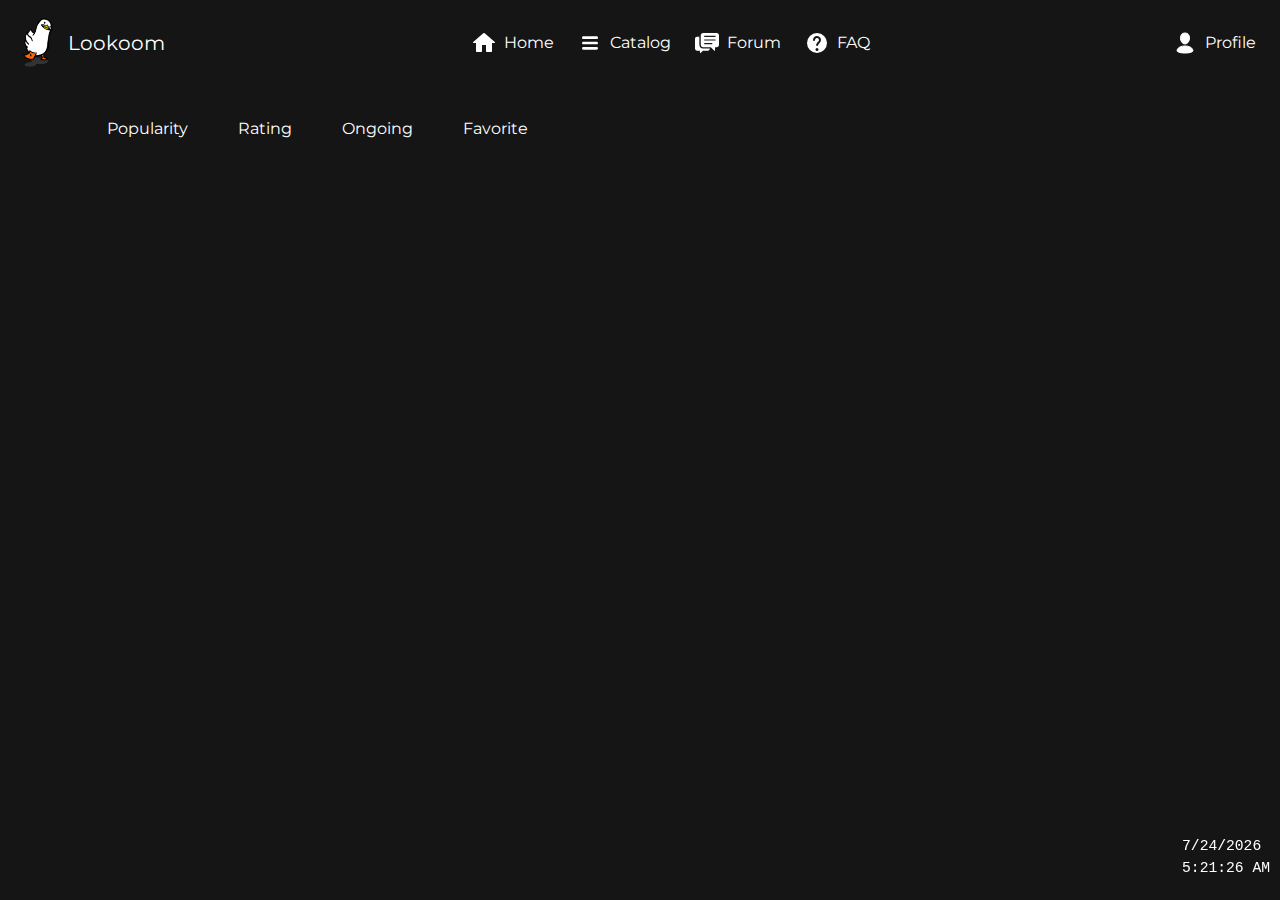
==== commit ee360727: "madsfsd" ====
--- a/catalog.html
+++ b/catalog.html
@@ -100,68 +100,6 @@
         </div>
     </main>
 
-
-    <footer class="footer">
-      <div class="footer-container">
-          <div class="footer-about">
-              <h3>About Us</h3>
-              <p>Lookoom is your go-to platform for manga enthusiasts. Explore, read, and connect with fellow fans!</p>
-              <button type="button" class="btn btn-primary" data-bs-toggle="modal" data-bs-target="#contactModal">
-                Contact Us
-            </button>
-  
-  
-              <div class="modal fade" id="contactModal" tabindex="-1" aria-labelledby="contactModalLabel" aria-hidden="true">
-                <div class="modal-dialog modal-dialog-centered">
-                    <div class="modal-content">
-                        <div class="modal-header">
-                            <h5 class="modal-title" id="contactModalLabel">Contact Us</h5>
-                            <button type="button" class="btn-close" data-bs-dismiss="modal" aria-label="Close"></button>
-                        </div>
-                        <div class="modal-body">
-                            <form id="contactForm">
-                                <div class="mb-3">
-                                    <label for="name" class="form-label">Name</label>
-                                    <input type="text" class="form-control" id="name" name="name" required>
-                                </div>
-                                <div class="mb-3">
-                                    <label for="email" class="form-label">Email</label>
-                                    <input type="email" class="form-control" id="email" name="email" required>
-                                </div>
-                                <div class="mb-3">
-                                    <label for="message" class="form-label">Message</label>
-                                    <textarea class="form-control" id="message" name="message" rows="5" required></textarea>
-                                </div>
-                                <button type="submit" class="btn btn-success">Submit</button>
-                            </form>
-                        </div>
-                    </div>
-                </div>
-            </div>
-  
-  
-  
-  
-          </div>
-          <div class="footer-links">
-              <h3>Quick Links</h3>
-              <ul>
-                  <li><a href="index.html">Home</a></li>
-                  <li><a href="catalog.html">Catalog</a></li>
-                  <li><a href="forum.html">Forum</a></li>
-                  <li><a href="#">FAQ</a></li>
-                  <li><a href="user-profile.html">Profile</a></li>
-              </ul>
-          </div>
-      </div>
-      <div class="footer-bottom">
-          <p>&copy; 2024 Lookoom. All Rights Reserved.</p>
-      </div>
-      
-  </footer>
-  
-  
-  
   <script src="https://cdn.jsdelivr.net/npm/bootstrap@5.3.3/dist/js/bootstrap.bundle.min.js" integrity="sha384-YvpcrYf0tY3lHB60NNkmXc5s9fDVZLESaAA55NDzOxhy9GkcIdslK1eN7N6jIeHz" crossorigin="anonymous"></script>
   <script src="scripts/clock.js"></script>
   <script src="scripts/popup.js"></script>
--- a/styles/style.css
+++ b/styles/style.css
@@ -204,6 +204,33 @@
 
 .btn-close {
     filter: invert(100%);
+}
+
+.popup2{
+    z-index: 11;
+    position: fixed;
+    width: 100%;
+    height: 100%;
+    background-color: rgba(149, 65, 65, 0.8);
+    visibility: hidden;
+    display: flex; 
+    justify-content: center;
+    align-items: center;
+}
+.box{
+    background-color: rgb(126, 220, 220);
+    top: 13px;
+    left:70;
+    width: 106px;
+    height: 106px;
+    position: absolute;
+}
+.back{
+    position: relative;
+}
+.back .q{
+width: auto;
+height:432px;
 }
 
 .popup{
@@ -213,11 +240,9 @@
     height: 100%;
     background-color: rgb(0, 0, 0, 0.8);
     left: 0%;
-    opacity: 0;
     visibility: hidden; 
-  }
+}
   .active{
-    opacity: 1;
     visibility: visible;
   }
   
